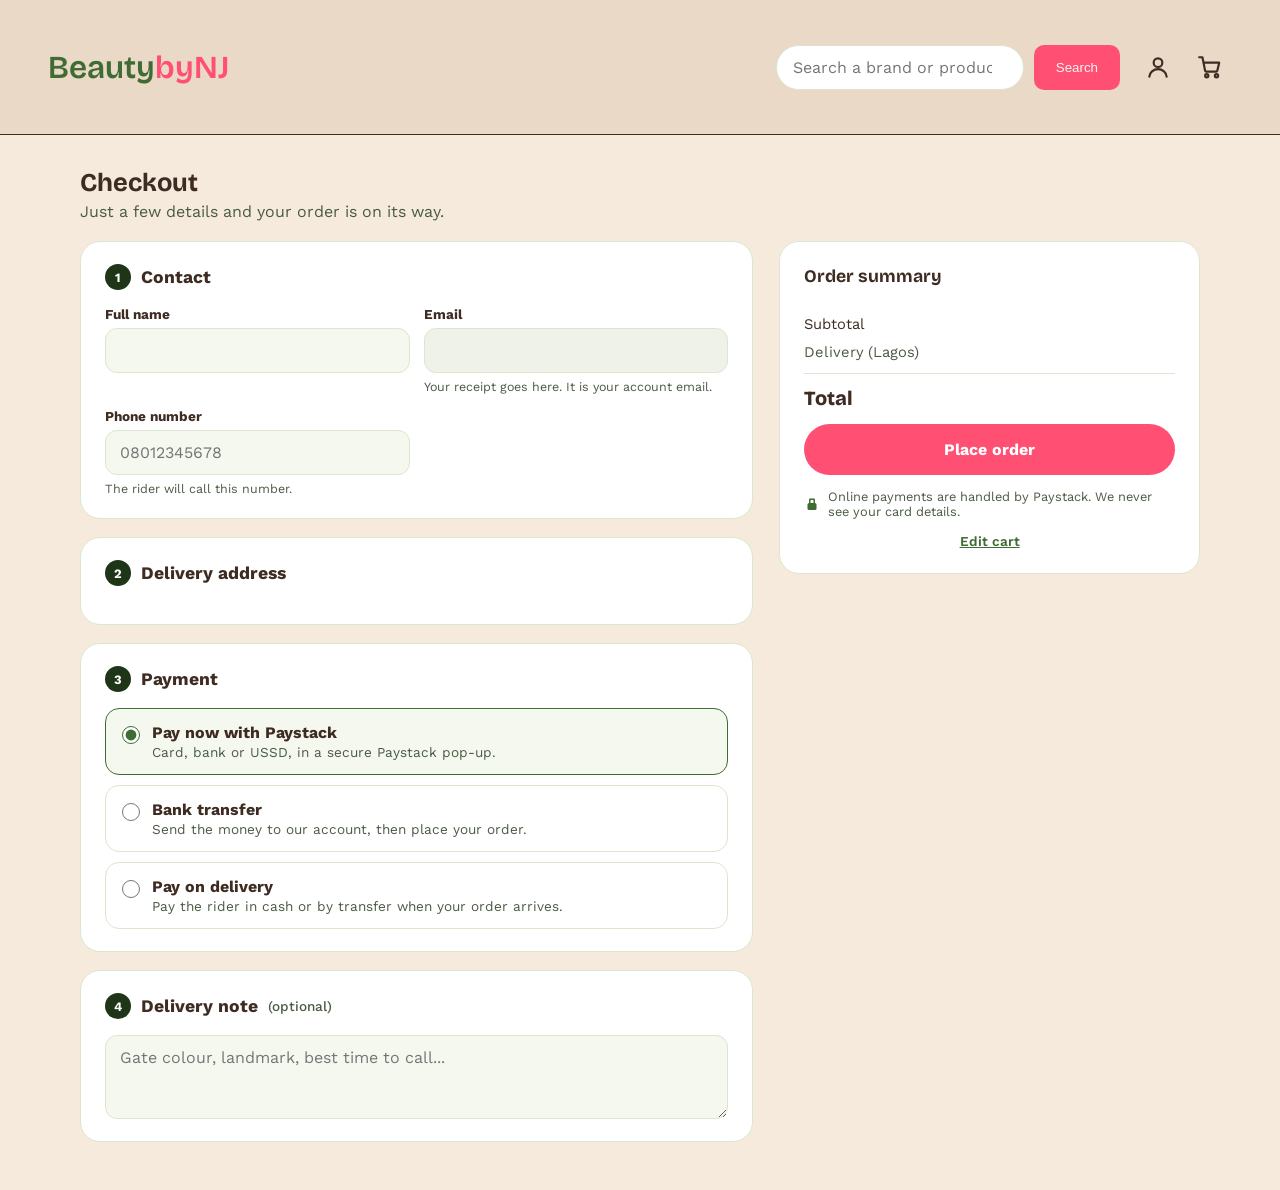
==== checkout.html @ f8f55cf8 "first commit" ====
<!DOCTYPE html>
<html lang="en">
<head>
    <meta charset="UTF-8">
    <meta name="viewport" content="width=device-width, initial-scale=1.0">
    <title>Checkout | Beauty by NJ</title>
    <link rel="stylesheet" href="./style.css">
</head>
<body>
    <nav>
        <div class="navSec genLayout">
            <div class="logo" style="width: 40%;">
                <a href="index.html"><span style="color: #3F6B34;">Beauty</span><span style="color: #FF4F73;">byNJ</span></a>
            </div>

            <label for="toggle" class="hamburger">&#9776;</label>
            <input type="checkbox" id="toggle" />

            <div class="innerNav">
                <form class="shopSearch" action="shop.html" role="search">
                    <label for="shopQ" class="sr-only">Search products</label>
                    <input type="search" id="shopQ" name="q" placeholder="Search a brand or product" autocomplete="off">
                    <button type="submit" class="btn-primary">Search</button>
                </form>
                <div class="navIcons">
                    <a href="profile.html" class="profileLink" aria-label="My account">
                        <svg width="26" height="26" viewBox="0 0 24 24" fill="none" stroke="currentColor" stroke-width="2" stroke-linecap="round" stroke-linejoin="round" aria-hidden="true"><circle cx="12" cy="8" r="4"/><path d="M4 21c0-4 4-7 8-7s8 3 8 7"/></svg>
                    </a>
                    <a href="cart.html" class="cartLink" aria-label="Cart">
                        <svg width="26" height="26" viewBox="0 0 24 24" fill="none" stroke="currentColor" stroke-width="2" stroke-linecap="round" stroke-linejoin="round" aria-hidden="true"><circle cx="9" cy="20" r="1.5"/><circle cx="18" cy="20" r="1.5"/><path d="M2 3h3l2.5 12.5a1 1 0 0 0 1 .8h9.2a1 1 0 0 0 1-.8L20.5 8H6"/></svg>
                    </a>
                </div>
            </div>
        </div>
    </nav>
</body>
<main class="cartSec genLayout coMain">
        <h1>Checkout</h1>
        <p class="coIntro">Just a few details and your order is on its way.</p>

        <div class="checkoutWrapper">

            <!-- ============ LEFT: the form ============ -->
            <form class="coForm" id="checkoutForm" novalidate>

                <!-- 1. contact -->
                <section class="coCard" aria-labelledby="coContactTitle">
                    <h2 id="coContactTitle"><span class="coStep">1</span> Contact</h2>
                    <div class="coGrid">
                        <div class="coField">
                            <label for="coName">Full name</label>
                            <input type="text" id="coName" autocomplete="name" required>
                        </div>
                        <div class="coField">
                            <label for="coEmail">Email</label>
                            <input type="email" id="coEmail" autocomplete="email" readonly aria-describedby="coEmailHint">
                            <small id="coEmailHint">Your receipt goes here. It is your account email.</small>
                        </div>
                        <div class="coField">
                            <label for="coPhone">Phone number</label>
                            <input type="tel" id="coPhone" autocomplete="tel" inputmode="tel" placeholder="08012345678" required>
                            <small>The rider will call this number.</small>
                        </div>
                    </div>
                </section>

                <!-- 2. delivery address -->
                <section class="coCard" aria-labelledby="coAddrTitle">
                    <h2 id="coAddrTitle"><span class="coStep">2</span> Delivery address</h2>

                    <div id="coAddrList" class="coAddrList" role="radiogroup" aria-labelledby="coAddrTitle"></div>

                    <button type="button" class="coLinkBtn" id="coAddNew" hidden>+ Use a different address</button>

                    <div class="coNewAddr" id="coNewAddr" hidden>
                        <div class="coGrid">
                            <div class="coField">
                                <label for="coLabel">Label</label>
                                <select id="coLabel">
                                    <option value="Home">Home</option>
                                    <option value="Work">Work</option>
                                    <option value="Other">Other</option>
                                </select>
                            </div>
                            <div class="coField coWide">
                                <label for="coStreet">Street address</label>
                                <input type="text" id="coStreet" autocomplete="street-address" placeholder="12 Admiralty Way, Lekki Phase 1">
                            </div>
                            <div class="coField">
                                <label for="coCity">City / area</label>
                                <input type="text" id="coCity" autocomplete="address-level2" placeholder="Lekki">
                            </div>
                            <div class="coField">
                                <label for="coState">State</label>
                                <select id="coState" autocomplete="address-level1"></select>
                            </div>
                        </div>
                        <label class="coCheck">
                            <input type="checkbox" id="coSaveAddr" checked>
                            <span>Save this address to my account</span>
                        </label>
                        <button type="button" class="coLinkBtn" id="coCancelNew" hidden>Cancel</button>
                    </div>

                    <p class="coNotice" id="coZoneNotice" role="alert" hidden></p>
                </section>

                <!-- 3. payment -->
                <section class="coCard" aria-labelledby="coPayTitle">
                    <h2 id="coPayTitle"><span class="coStep">3</span> Payment</h2>

                    <div class="coPayList" role="radiogroup" aria-labelledby="coPayTitle">

                        <label class="coPay">
                            <input type="radio" name="pay" value="paystack" checked>
                            <span class="coPayBody">
                                <span class="coPayName">Pay now with Paystack</span>
                                <span class="coPayDesc">Card, bank or USSD, in a secure Paystack pop-up.</span>
                            </span>
                        </label>
                        <p class="coPayNote" id="payNotePaystack" hidden></p>

                        <label class="coPay">
                            <input type="radio" name="pay" value="transfer">
                            <span class="coPayBody">
                                <span class="coPayName">Bank transfer</span>
                                <span class="coPayDesc">Send the money to our account, then place your order.</span>
                            </span>
                        </label>
                        <div class="coPayNote coTransfer" id="payNoteTransfer" hidden>
                            <dl>
                                <div><dt>Bank</dt><dd id="trBank"></dd></div>
                                <div><dt>Account name</dt><dd id="trName"></dd></div>
                                <div><dt>Account number</dt><dd id="trNumber"></dd></div>
                                <div><dt>Amount</dt><dd id="trAmount"></dd></div>
                                <div><dt>Narration</dt><dd id="trRef"></dd></div>
                            </dl>
                            <p>Put the narration exactly as shown so we can match your payment. We start packing once the transfer is confirmed.</p>
                        </div>

                        <label class="coPay">
                            <input type="radio" name="pay" value="cod">
                            <span class="coPayBody">
                                <span class="coPayName">Pay on delivery</span>
                                <span class="coPayDesc">Pay the rider in cash or by transfer when your order arrives.</span>
                            </span>
                        </label>
                        <p class="coPayNote" id="payNoteCod" hidden>Please keep the exact amount ready. Riders may not always have change.</p>
                    </div>
                </section>

                <!-- 4. note -->
                <section class="coCard" aria-labelledby="coNoteTitle">
                    <h2 id="coNoteTitle"><span class="coStep">4</span> Delivery note <span class="coOpt">(optional)</span></h2>
                    <div class="coField">
                        <label for="coNote" class="sr-only">Delivery note</label>
                        <textarea id="coNote" rows="3" maxlength="300" placeholder="Gate colour, landmark, best time to call..."></textarea>
                    </div>
                </section>

                <p class="formError" id="coError" role="alert" hidden></p>
            </form>

            <!-- ============ RIGHT: order summary ============ -->
            <aside class="orderSum coSummary" id="coSummary" aria-labelledby="coSumTitle">
                <h2 id="coSumTitle">Order summary</h2>

                <ul class="coItems" id="coItems"></ul>

                <div class="discountCard" id="coPromoLine" hidden>
                    <p><span id="coPromoText"></span></p>
                </div>

                <div class="priceDisplay">
                    <div class="subTotal"><span>Subtotal</span><span id="coSubtotal"></span></div>
                    <div class="discount" id="coDiscountRow" hidden><span>Discount</span><span id="coDiscount"></span></div>
                    <div class="delivery"><span>Delivery (Lagos)</span><span id="coDelivery"></span></div>
                    <div class="grandTotal"><span>Total</span><span id="coTotal"></span></div>
                </div>

                <button type="submit" class="checkoutBtn" id="coPlace" form="checkoutForm">Place order</button>

                <p class="trustLine">
                    <svg viewBox="0 0 64 64" fill="currentColor" aria-hidden="true"><rect x="14" y="28" width="36" height="28" rx="6"></rect><rect x="20" y="10" width="24" height="6" rx="3"></rect><rect x="20" y="14" width="6" height="16" rx="3"></rect><rect x="38" y="14" width="6" height="16" rx="3"></rect></svg>
                    Online payments are handled by Paystack. We never see your card details.
                </p>
                <a href="cart.html" class="coEdit">Edit cart</a>
            </aside>
        </div>
    </main>

    <div class="toast" id="toast" role="status" aria-live="polite"></div>

    <script src="./njauth.js"></script>
    <script src="./config.js"></script>
    <script src="./njcart.js"></script>
    <script src="./njorders.js"></script>
    <script src="./navuser.js"></script>
    <script src="./checkout.js"></script>
</body>
</html>
---- style.css ----
@import url('https://fonts.googleapis.com/css2?family=Bricolage+Grotesque:opsz,wght@12..96,200..800&family=Work+Sans:ital,wght@0,100..900;1,100..900&display=swap');

* {
    margin: 0;
    padding: 0;
    box-sizing: border-box;
}

.genLayout {
    padding: 1rem 5rem 3rem;
    background-color: #f5eadc;
    color: #3e2c23;
    width: 100%;
    font-family: "Work Sans", sans-serif;
  font-optical-sizing: auto;
  font-weight: weight;
  font-style: normal;

}

.navSec {
    display: flex;
    flex-direction: row;
    justify-content: space-between;
    align-items: center;
    position: fixed;
    z-index: 100;
    background-color: #ead9c7;
    height: 15vh;
    padding-left: 3rem;
    padding-right: 3rem;
    width: 100%;
    border-bottom: 1px solid #3e2c23;
    padding-bottom: 1rem;

}

#toggle, .hamburger {
    display: none;
}

.navBar {
    display: flex;
    flex-direction: row;
    justify-content: space-between;
    gap: .5rem;
    font-family: "Work Sans", sans-serif;
  font-optical-sizing: auto;
  font-weight: weight;
  font-style: normal;
}

.navBar > a:hover {
    cursor: pointer;
    background-color: transparent;
    color: #3e2c23;
    padding: 1rem .5rem;
}

.categories > button:hover {
    cursor: pointer;
    background-color: transparent;
    color: #3e2c23;
    padding: 1rem .5rem;
}

.carousel {
    padding-top: 6.2rem;
    height: 120vh;
    margin: auto;
    position: relative;
    background-color: #f5e6d3;
}

.slide > img {
    width: 100%;
    height: 100vh;
    object-fit: cover;
}

.categoryMenu {
    display: none;
    
}

.categoryMenu.open {
    display: grid;
    grid-template-columns: 1fr 2fr;
    gap: 2rem;
    position: absolute;
    background-color: #ead9c7;
    padding: 1rem;
}

.categoryMenu > a {
    font-size: 1rem;
    text-decoration: none;
    text-transform: capitalize;
    color: #3e2c23;
}

.categoryMenu > a:hover {
    cursor: pointer;
    background-color: #3a722c86;
    opacity: 8;
    border: none;
    border-radius: 10px;
    padding: .5rem .2rem;
}

.logo > a {
    font-size: 2rem;
    text-decoration: none;
    font-weight: 600;
    font-family: "Bricolage Grotesque", sans-serif;
  font-optical-sizing: auto;
  font-style: normal;
  font-variation-settings:
    "wdth" 100;
}

.navBar > a {
    text-decoration: none;
    text-transform: capitalize;
    color: #3e2c23;
    font-size: 1.3rem;
    font-weight: 400;
}

.categoryToggle {
    background-color: transparent;
    border: none;
    color: #3e2c23;
    font-size: 1.3rem;
}

.innerNav > input {
    padding: .8rem 2rem;
    width: 300px;
    border: none;
    outline: none;
    border-radius: 1rem;
}

#cartCount {
    position: absolute;
    background-color: #FF4F73;
    color: #f5f5f5;
    border-radius: 100%;
    width: 20px;
    height: 20px;
    margin-left: 2rem;
    margin-top: .1rem;
    padding: .25rem .45rem;
    font-size: .7rem;
}

.cartLink {
    margin-top: -3rem;
    margin-left: -1rem;
}

.innerNav > button  {
    position: absolute;
    background-color: #FF4F73;
    color: #f5f5f5;
    border: none;
    border-radius: 1rem;
    margin-left: 13.6rem;
    margin-top: .05rem;
    padding: .5rem 1rem;
    text-transform: capitalize;
}

.innerNav > button:hover {
    cursor: pointer;
    background-color: #c24860;
}

.innerNav {
    display: flex;
    flex-direction: row;
    justify-content: space-between;
    align-items: center;
    gap: 1rem;
}

.prev {
    position: absolute;
    font-size: 4.5rem;
    margin-top: -24rem;
    margin-left: 7rem;
    background-color: #f5e6d3a2;
    color: #3e2c2396;
    opacity: 10;
    border: 1px solid #3e2c2396;
    border-radius: 10px;
}

.next {
    position: absolute;
    font-size: 4.5rem;
    margin-top: -24rem;
    margin-left: 82rem;
    background-color: #f5e6d3a2;
    color: #3e2c2396;
    opacity: 10;
    border: 1px solid #3e2c2396;
    border-radius: 10px;
}

#bestsellers{
    grid-template-columns:repeat(4,minmax(0,1fr));
}
@media (max-width:900px){
    #bestsellers{
        grid-template-columns:repeat(2,minmax(0,1fr));
    }
}

.bestSeller > h1 {
    text-transform: capitalize;
    font-size: 3rem;
    padding-block: 2rem;
    font-family: "Bricolage Grotesque", sans-serif;
  font-optical-sizing: auto;
  font-style: normal;
  font-variation-settings:
    "wdth" 100;
}

.marquee {
  overflow: hidden;  
  background: #1E3518;
  color: white;
  height: 15vh;
  display: flex;
  align-items: center; 
  font-size: 1.2rem;    
}

.marqueeTrack {
  display: flex;
  margin-right: 56px;
  width: max-content;     
  animation: scroll 26s linear infinite;
}

@keyframes scroll {
  from { transform: translateX(0); }
  to   { transform: translateX(-50%); }
}

.shopWrapper {
    display: grid;
    grid-template-columns: repeat(3, 1fr);
    gap: 2rem;
}

.shopCard > img {
    inset: 0;
    width: 100%;
    height: 100%;
    object-fit: cover;
    overflow: hidden;
    border-radius: 1rem;
}

.shopCard > h2 {
    position: absolute;
    text-transform: capitalize;
    font-size: 2rem;
     font-family: "Bricolage Grotesque", sans-serif;
  font-optical-sizing: auto;
  font-style: normal;
  font-variation-settings:
    "wdth" 100;
    z-index: 1;
    color: black;
}

.shopCard > button {
    position: absolute;
    margin-top: 5rem;
    padding: .6rem 1.5rem;
    background-color: #FF4F73;
    color: #f5f5f5;
    border-radius: 10px;
    border: none;
}

.shopCard > button:hover {
    cursor: pointer;
    background-color: #c24860;
}

.shopCard {
    display: flex;
    flex-direction: column;
    align-items: center;
    justify-content: center;
    border: 1px solid #b9a187;
    border-radius: 1rem;
    height: 40vh;
}

.shopBy > h1 {
    text-transform: capitalize;
    font-size: 3rem;
    padding-block: 2rem;
    font-family: "Bricolage Grotesque", sans-serif;
  font-optical-sizing: auto;
  font-style: normal;
  font-variation-settings:
    "wdth" 100;
}

#contactUs{
    padding-bottom: 1rem;
    background-color: #1E3518;
    color: white;
}

.footerSec {
    padding: 5rem;
    display: flex;
    flex-direction: row;
    justify-content: space-between;
    font-family: "Work Sans", sans-serif;
  font-optical-sizing: auto;
  font-weight: weight;
  font-style: normal;
}

.footerCard > h3 {
    font-size: 1.2rem;
    text-transform: capitalize;
     font-family: "Bricolage Grotesque", sans-serif;
  font-optical-sizing: auto;
  font-style: normal;
  font-variation-settings:
    "wdth" 100;
}

.logo > p {
    width: 60%;
    padding-block: 2rem;
    font-size: 1.2rem;
}

.footerCard {
    margin-left: -10rem;
}

.shopSec {
    display: grid;
    grid-template-columns: repeat(2, 1fr);
    gap: 2rem;
    height: 10vh;
    border: none;
    padding-top: 1rem;
    width: 70px;
}

.shopSec > a {
    text-decoration: none;
    text-transform: capitalize;
    color: #f5f5f5;
}

.contactCard {
    display: flex;
    flex-direction: column;
    gap: 1.5rem;
    width: 75px;
}

.contactCard > h3 {
    font-size: 1.2rem;
    text-transform: capitalize;
     font-family: "Bricolage Grotesque", sans-serif;
  font-optical-sizing: auto;
  font-style: normal;
  font-variation-settings:
    "wdth" 100;
}

.contactCard > a {
    color: #f5f5f5;
    text-decoration: none;
    text-transform: capitalize;
}

.socials > h3 {
    font-size: 1.2rem;
    text-transform: capitalize;
     font-family: "Bricolage Grotesque", sans-serif;
  font-optical-sizing: auto;
  font-style: normal;
  font-variation-settings:
    "wdth" 100;
}

.rightsSec {
    border-top: 1px solid #f5f5f5;
    padding-block: 1rem;
    margin-top: 2rem;
    display: flex;
    flex-direction: row;
    justify-content: space-between;
    background-color: #1E3518;
    color: #f5f5f5;
}

.banner {
    padding-top: 3rem;
}

.bannerCard {
    width: 90%;
    height: 40vh;
    border-radius: 2rem;
    margin: auto;
    display: flex;
    flex-direction: column;
    justify-content: center;
    align-items: center;
    gap: 2rem;
}

.bannerCard > button {
    position: absolute;
    padding: .6rem 1.5rem;
    background-color: #FF4F73;
    border-radius: 10px;
    border: none;
    margin-top: 5rem;
}

.bannerCard > h3 {
    text-transform: capitalize;
    font-size: 2rem;
    position: absolute;
    margin-top: -5rem;
     font-family: "Bricolage Grotesque", sans-serif;
  font-optical-sizing: auto;
  font-style: normal;
  font-variation-settings:
    "wdth" 100;
}

.bannerCard > p {
    position: absolute;
    font-size: 1.2rem;
    text-transform: capitalize;
    font-weight: 800;
}

.bannerCard > button:hover {
    cursor: pointer;
    background-color: #c24860;
}

.bannerCard > img {
    width: 100%;
    height: 100%;
    object-fit: cover;
    border-radius: 2rem;
}

/*styling for sign up page*/
.bgImage {
    position: fixed;
    inset: 0;
    width: 100%;
    height: 100%;
    object-fit: cover;
    z-index: -1;
}

.label {
    position: absolute;
    color: #3e2c23;
    margin-left: 10rem;
    margin-top: 7rem;
}

.label > h1 {
    font-size: 4rem;
    padding-bottom: 2rem;
     font-family: "Bricolage Grotesque", sans-serif;
  font-optical-sizing: auto;
  font-style: normal;
  font-variation-settings:
    "wdth" 100;
}

.label > p {
    font-size: 2rem;
    text-transform: capitalize;
}

.signInCard {
    background-color: #1e35185b;
    opacity: 8;
    position: relative;
    width: 500px;
    padding: 3rem;
    margin-top: 10rem;
    margin-left: 50rem;
    color: #f5f5f5;
    z-index: 3;
    border-radius: 1rem;
}

#signinForm {
    display: flex;
    flex-direction: column;
    gap: .4rem;
}

#signinForm > input {
    padding: 10px;
    outline: none;
    border-radius: 10px;
    border: none;
}

.pw-wrap > input {
    padding: 10px;
    outline: none;
    border-radius: 10px;
    border: none;
    width: 100%;
}

.pw-toggle {
    position: absolute;
    margin-left: -3rem;
    margin-top: .3rem;
    background-color: transparent;
    border: none;
}

#signinForm > button {
    padding: .6rem 1.5rem;
    background-color: #FF4F73;
    border-radius: 10px;
    border: none;
    color: #f5f5f5;
    width: 150px;
    margin: auto;
    margin-top: .8rem;
}

#signinForm > button:hover {
    cursor: pointer;
    background-color: #c24860;
}

.divider {
    padding-block: .4rem;
    display: flex;
    justify-content: center;
    font-size: 1.3rem;
}

#googleBtn {
    display: flex;
    justify-content: center;
}

.signInCard > p {
    padding-top: .8rem;
    display: flex;
    justify-content: center;
}

.openSignup {
    color: #1E3518;
    text-decoration: none;
}

/* styling for sign up pop up */
/* changed: padding moves from the dialog to the form */
.modal{
    padding:0;
}

.modal form{
    position:relative;
    padding:32px 28px;
}

/* google button + divider + errors */
#googleBtn{
    display:flex;
    justify-content:center;
}

.divider{
    display:flex;
    align-items:center;
    gap:12px;
    margin:16px 0;
    font-size:13px;
}

.divider::before,.divider::after{
    content:"";
    flex:1;
    height:1px;
    background:#DCE6CE;
}

.form-error{
    color:#9C2B2B;
    font-size:13px;
    margin:12px 0 0;
}

/* show/hide password (same as before, keep it last so it wins) */
.pw-wrap{
    position:relative;
}

.pw-wrap input{
    padding-right:46px;
}

.pw-toggle{
  position:absolute;
  top:50%;
  right:8px;
  transform:translateY(-50%);
  width:34px;
  height:34px;
  display:grid;
  place-items:center;
  border:none;
  background:none;
  border-radius:8px;
  color:#4B5A44;
  cursor:pointer;
}

.pw-toggle:hover{
    color:#1E3518;
    background:#E3EEDA;
}

.pw-toggle:focus-visible{
    outline:2px solid #3F6B34;
    outline-offset:2px;
}
.pw-toggle .eye-off{
    display:none;
}

.pw-toggle[aria-pressed="true"] .eye-on{
    display:none;
}

.pw-toggle[aria-pressed="true"] .eye-off{
    display:block;
}

.modal {
    background-color: #1e3518;
    position: relative;
    width: 500px;
    padding: 3rem;
    margin-top: 4rem;
    margin-left: 50rem;
    color: #f5f5f5;
    z-index: 3;
    border-radius: 1rem;
    border: none;
}

.modal-close {
    background-color: #ff4f73;
    color: #f5f5f5;
    border: none;
    width: 20px;
    height: 20px;
}

.modal-close:hover {
    cursor: pointer;
    background-color: #c24860;
}

#signupForm > h2 {
    text-transform: capitalize;
    padding-block: 1.2rem .1rem;
}

.modal-sub {
    padding-bottom: 1rem;
}

#signupForm {
    display: flex;
    flex-direction: column;
    gap: .4rem;
}

#signupForm > input {
    padding: 10px;
    outline: none;
    border-radius: 10px;
    border: none;
}

.btn-primary {
    padding: .6rem 1.5rem;
    background-color: #FF4F73;
    border-radius: 10px;
    border: none;
    color: #f5f5f5;
    width: 150px;
    margin: auto;
    margin-top: .8rem;
}

.btn-primary:hover {
    cursor: pointer;
    background-color: #c24860;
}
/* styling for customer profile page */

.profileWrapper {
    padding-top: 8rem;
}

.profileCard {
    display: flex;
    flex-direction: row;
    justify-content: space-between;
    align-items: center;
    border-radius: 2rem;
    background-color: #f5f5f5;
    height: 30vh;
    padding: 2rem;
}

.profilePic{
    display:grid;
    place-items:center;
    overflow:hidden;
    background:#3F6B34;
    color:#fff;
    font-weight:700;
    height:150px;
    width:150px;
    border-radius: 100%;
}

.profilePic > img{
    width:100%;
    height:100%;
    object-fit:cover;
    display:block;
}

.customerName h1,.customerEmail p,.customerPhone p{
    overflow-wrap:anywhere;
     font-family: "Bricolage Grotesque", sans-serif;
  font-optical-sizing: auto;
  font-style: normal;
  font-variation-settings:
    "wdth" 100;
}

.emptyState{
    display:grid;
    justify-items:center;
    gap:14px;
    text-align:center;
    padding:20px 8px;
    color:#4B5A44;
}

.emptyBtn{
    border:2px solid #3F6B34;
    color:#1E3518;
    text-decoration:none;
    border-radius:10px;
    padding:11px 20px;
    font-weight:600;
}

.addAddress{
    font:inherit;
    color:inherit;
    cursor:pointer;}

.profileDetails {
    width: 75%;
}

.customerCard {
    display: flex;
    flex-direction: row;
    justify-content: space-between;
    gap: 8px;
    padding-block: 10px;
}

.dateJoined {
    width: 80%;
    display: flex;
    flex-direction: row;
    gap: 8px;
    text-transform: capitalize;
}

.profileBtn > button {
    padding: 1rem 1.5rem;
    background-color: #FF4F73;
    color: white;
    border-radius: 20px;
    border: none;
    
}

.profileBtn > button:hover {
    cursor: pointer;
    background-color: #c24860;
}

.profile-info h1,.profile-info p{
    overflow-wrap:anywhere;
}

.avatar{
    overflow:hidden;
}

.avatar img{
    width:100%;
    height:100%;
    object-fit:cover;
    display:block;
}

.details-grid{
    display:grid;
    grid-template-columns:repeat(2,1fr);
    gap:18px 24px;
    margin:0;
}

.details-grid dt{
    font-size:.74rem;
    font-weight:700;
    text-transform:uppercase;
    letter-spacing:.06em;
    color:var(--ink-soft);
    margin-bottom:4px;
}

.details-grid dd{
    margin:0;
    font-weight:600;
    overflow-wrap:anywhere;
}

.empty{
    display:grid;
    justify-items:center;
    gap:14px;
    text-align:center;
    padding:20px 8px;
}

.empty .edit-btn{
    display:inline-block;
}

@media (max-width:520px){
  .details-grid{grid-template-columns:1fr;}
  .profile-header .edit-btn{width:100%;}
}

.modalSec{
    background-color:#1e3518e3;
    position:absolute;
    width:700px;
    padding:3rem;
    margin-top:6rem;
    margin-left:50rem;
    color:#f5f5f5;
    z-index:3;
    border-radius:1rem;
    border:none;
}

.modalSec > form {
    display:flex;
    flex-direction:column;
    gap:1rem;
}

.modalSec > form > input {
    padding:10px;
    outline:none;
    border-radius:10px;
    border:none;
}

.fullName {
    font-size: 1.2rem;
    font-weight: 600;
}

.btn-secondary {
    padding: .6rem 1.5rem;
    background-color: transparent;
    border: 1px solid #f5f5f5;
    border-radius: 10px;
    color: #f5f5f5;
    margin: auto;
    margin-top: .8rem;
}

.btn-secondary:hover {
    cursor: pointer;
    background-color: rgb(124, 123, 123);
}
.photo-row{
    display:flex;
    align-items:center;
    gap:16px;
    margin-bottom:6px;
}

.photo-preview{
    width:72px;
    height:72px;
    flex-shrink:0;
    border-radius:50%;
    overflow:hidden;
    display:grid;
    place-items:center;
    background:#3F6B34;
    color:#fff;
    font-weight:700;
    font-size:1.4rem;
}

.photo-preview > img{
    width:100%;
    height:100%;
    object-fit:cover;
    display:block;
}

.photo-actions{
    display:flex;
    flex-wrap:wrap;
    align-items:center;
    gap:8px 12px;
}

.photo-actions .field-note{
    flex-basis:100%;
    margin:0;
}

.modalSec .photo-input{
    position:absolute;
    width:1px;
    height:1px;
    padding:0;
    border:0;
    overflow:hidden;
    clip:rect(0,0,0,0);
    white-space:nowrap;
}

.modalSec .photo-btn{
    display:inline-block;
    margin:0;
    padding:10px 18px;
    font-size:14px;
    font-weight:700;
    cursor:pointer;
}

.photo-input:focus-visible + .photo-btn{
    outline:3px solid #FF4F73;
    outline-offset:2px;
}

.link-btn{
    background:none;
    border:none;
    padding:6px;
    color:#9C2B2B;
    font:inherit;
    font-weight:600;
    text-decoration:underline;
    cursor:pointer;
}

.link-btn[hidden]{
    display:none;
}

/* makes the hidden attribute always win, even over display:grid/flex */
[hidden]{display:none !important;}

/* ---- addresses ---- */
.modal select{
    width:100%;
    padding:12px 14px;
    border:1.5px solid #DCE6CE;
    border-radius:12px;
    font:inherit;
    background:#F4F8EF;
    box-sizing:border-box;
}

.modal select:focus{
    outline:none;
    border-color:#3F6B34;
    background:#fff;
}

.modal select.invalid{
    border-color:#DA3357;
}

.modal .check-row{
    display:flex;
    align-items:center;
    gap:10px;
    margin:18px 0 0;
    font-size:14px;
    font-weight:600;
    cursor:pointer;
}

.modal .check-row input{
    width:18px;
    height:18px;
    padding:0;
    margin:0;
    accent-color:#3F6B34;
    flex-shrink:0;
}

.modal .check-row input:disabled{
    cursor:not-allowed;
}

#addressList{
    display:grid;
    gap:14px;
    grid-template-columns:repeat(auto-fit,minmax(240px,1fr));margin:14px 0;
}

.addressCard{
    background:#E3EEDA;
    border-radius:16px;
    padding:18px;
    display:flex;
    flex-direction:column;
    gap:4px;
    min-width:0;
}

.addressCard p{
    margin:0;
    overflow-wrap:anywhere;
}

.addressTag{
    font-size:12px;
    font-weight:800;
    letter-spacing:.06em;
    text-transform:uppercase;
    color:#3F6B34;
}

.addressStreet{
    font-weight:600;
    margin-top:4px !important;
}

.addressPlace,.addressPhone{
    color:#4B5A44;
    font-size:14px;
}

.addressActions{
    display:flex;
    flex-wrap:wrap;
    align-items:center;
    gap:6px 14px;
    margin-top:12px;
    padding-top:12px;
    border-top:1px solid #C9D9BB;
}

.addressActions button{
    background:none;
    border:none;
    padding:6px 0;
    font:inherit;
    font-size:14px;
    font-weight:600;
    color:#1E3518;
    text-decoration:underline;
    cursor:pointer;
}

.addressActions .link-btn{
    color:#9C2B2B;
    margin-left:auto;
}

#addressForm{
    display:flex;
    flex-direction:column;
    gap:12px;
}

#addressForm input,#addressForm select{
    width:100%;
    padding:12px 14px;
    border:1.5px solid #DCE6CE;
    border-radius:12px;
    font:inherit;
    background:#F4F8EF;
    box-sizing:border-box;
    outline:none;
}

#addressForm > label {
    font-size: 1.2rem;
}

#addressModal {
    position: absolute;
    width: 700px;
    padding: 3rem;
    margin-top: 3rem;
    margin-left: 50rem;
    color: #f5f5f5;
    background-color: #1e3518ce;
    z-index: 3;
    border-radius: 1rem;
    border: none;
}

/* checkbox row: the longer selectors win over any general input / label rules */
.modal label.check-row{
    display:flex;
    align-items:center;
    gap:10px;
    margin:18px 0 0;
    font-size:14px;
    font-weight:600;
    cursor:pointer;
}

.modal label.check-row input[type="checkbox"]{
    width:18px;
    height:18px;
    min-width:18px;
    flex:0 0 18px;
    padding:0;
    margin:0;
    accent-color:#3F6B34;
    cursor:pointer;
}

.modal label.check-row input[type="checkbox"]:disabled{
    cursor:not-allowed;
}

.modal label.check-row span{
    flex:1;min-width:0;
}

.mainSec {
    display: flex;
    flex-direction: row;
    justify-content: space-between;
    gap: 2rem;
    margin-top: -1.5rem;
}

.secOne {
    background-color: white;
    position: sticky;
    top: 8rem;
    border-radius: 1rem;
    padding: 1rem 2rem;
    display: flex;
    flex-direction: column;
    gap: 1rem;
    width: 24%;
    height: 63vh;
}

.stickyCard {
    padding: 1rem 2rem;
    display: flex;
    flex-direction: row;
    gap: 1rem;
}

.secOne > :first-child {
    background-color:  #3a722c86;
    opacity: 8;
    border: none;
    border-radius: 10px;
}

.secOne > :nth-child(6) {
    border-bottom: 1px solid #1E3518;
}

.stickyCard:hover {
    cursor: pointer;
    background-color:  #3a722c86;
    opacity: 8;
    border: none;
    border-radius: 10px;
}

.stickyCard > svg {
    width: 20px;
    height: 20px;
    color: #3e2c23;
}

.stickyCard > h5 > a {
    text-transform: capitalize;
    text-decoration: none;
    color: #3e2c23;
    font-size: 1rem;
}

.logOut {
    padding: .5rem 2rem;
    display: flex;
    flex-direction: row;
    gap: 1rem;
    margin-top: -.8rem;
}

.logOut > svg {
    width: 20px;
    height: 20px;
    color: #ff4f73;
}

.logOut:hover {
    cursor: pointer;
    background-color: #3a722c86;
    opacity: 8;
    border: none;
    border-radius: 10px;
}

.logOut > h5 > a {
    text-transform: capitalize;
    text-decoration: none;
    color: #FF4F73;
    font-size: 1rem;
}

.secTwo {
    width: 74%;
}

.breakdownWrapper {
    display: flex;
    flex-direction: row;
    justify-content: space-between;
    gap: 2rem;
}

.breakdownCard {
    background-color: #f5f5f5;
    border-radius: 1rem;
    padding: 1rem;
    width: 100%;
    height: 15vh;
    display: flex;
    flex-direction: column;
    justify-content: center;
    gap: 10px;
    text-transform: capitalize;
    font-weight: 600;
}

.recentOrder {
    background-color: #f5f5f5;
    border-radius: 1rem;
    margin-top: 2rem;
    padding: 1rem;
}

.recentOrder > h2 {
    padding-block: 1rem 2rem;
    text-transform: capitalize;
     font-family: "Bricolage Grotesque", sans-serif;
  font-optical-sizing: auto;
  font-style: normal;
  font-variation-settings:
    "wdth" 100;

}

.orderCard {
    border-top: 1px solid #1e351869;
    height: 8vh;
    display: flex;
    flex-direction: row;
    justify-content: center;
    background-color: transparent;
    margin-bottom: 10px;
}

.addressWrapper {
    background-color: white;
    border-radius: 1rem;
    padding: 1rem;
    margin-top: 2rem;
}

.addressWrapper > h2 {
    padding-block: 1rem 2rem;
    text-transform: capitalize;
     font-family: "Bricolage Grotesque", sans-serif;
  font-optical-sizing: auto;
  font-style: normal;
  font-variation-settings:
    "wdth" 100;
}

.addressSec {
    display: flex;
    flex-direction: row;
    justify-content: space-between;
    padding-bottom: 1rem;
}

.addressCard {
    background-color: #3a722c86;
    opacity: 8;
    padding: 1rem;
    border-radius: 1rem;
}

.homeDef {
    display: flex;
    flex-direction: row;
    justify-content: space-between;
    padding-bottom: 1rem;
}

.addAddress {
    border: 2px solid #1E3518;
    border-radius: 1rem;
    border-style: dashed;
    margin-top: 1rem;
    padding: 1rem;
    display: flex;
    justify-content: center;
}

.wishlistWrapper {
    background-color: #f5f5f5;
    border-radius: 1rem;
    margin-top: 2rem;
    padding: 1rem;
}

.wishlistSec {
    display: flex;
    flex-direction: row;
    justify-content: space-between;
    padding-bottom: 1rem;
}

.wishlistSec > h2 {
    padding-block: 1rem 2rem;
    text-transform: capitalize;
     font-family: "Bricolage Grotesque", sans-serif;
  font-optical-sizing: auto;
  font-style: normal;
  font-variation-settings:
    "wdth" 100;
}

.wishList {
    display: flex;
    flex-direction: row;
    justify-content: space-between;
    gap: 2rem;
}

.wishlistCard {
    border: 1px solid #1E3518;
    border-radius: 1rem;
    width: 100%;
    height: 60vh;
    padding: 1rem;
}

/* styling for cart page */
.profileLink{
    display:inline-grid;
    place-items:center;
    width:40px;
    height:40px;
    border-radius:50%;
    color:#1E3518;
    text-decoration:none;
}

.profileLink:hover{
    background:#E3EEDA;
}

.navAvatar{
    width:100%;
    height:100%;
    border-radius:50%;
    overflow:hidden;
    display:grid;
    place-items:center;
    background:#3F6B34;
    color:#fff;
    font-weight:700;
    font-size:.9rem;
    line-height:1;
}

.navAvatar img{
    width:100%;
    height:100%;
    object-fit:cover;
    display:block;
}

.profileLink.hasUser:hover{
    background:none;
    box-shadow:0 0 0 3px #E3EEDA;
}

.cartSec{
    padding-top:8rem;
}

.cartSec h1{
    margin:0 0 4px;
    font-size:1.6rem;
     font-family: "Bricolage Grotesque", sans-serif;
  font-optical-sizing: auto;
  font-style: normal;
  font-variation-settings:
    "wdth" 100;
}

.cartSec h2{
    font-size:1.1rem;
    margin:0;
}

.cartWrapper{
    display:grid;
    grid-template-columns:1.6fr 1fr;
    gap:26px;
    align-items:start;
    margin-top:20px;
}

.cartCard{
    background:#fff;
    border:1px solid #DCE6CE;
    border-radius:20px;
    padding:6px 24px;
    min-width:0;
}

.cartEmpty{
    display:grid;
    justify-items:center;
    gap:14px;
    text-align:center;
    padding:40px 8px;
}

.emptyBtn{
    display:inline-block;
    padding:12px 24px;
    border-radius:999px;
    background:#FF4F73;
    color:#fff;
    font-weight:700;
    text-decoration:none;
}

.cartList{
    display:grid;
    grid-template-columns:64px minmax(0,1.4fr) auto auto auto auto;
    align-items:center;
    gap:16px;
    padding:18px 0;
    border-top:1px solid #DCE6CE;
}

.cartList:first-child{
    border-top:none;
}

.itemMedia{
    width:64px;
    height:64px;
    border-radius:14px;
    background:#fff;
    border:1px solid #DCE6CE;
    display:grid;
    place-items:center;
    overflow:hidden;
}

.itemMedia img{
    width:100%;
    height:100%;
    object-fit:contain;
    display:block;
}

.itemMedia.noImg,.routineMedia.noImg{
    background:#E3EEDA;
    border:none;
    color:#3F6B34;
    font-weight:800;
    font-size:1.4rem;
}

.itemName{
    font-weight:700;
    font-size:.95rem;
    overflow-wrap:anywhere;
}

.itemMeta{
    font-size:.8rem;
    color:#4B5A44;
    margin-top:2px;
    overflow-wrap:anywhere;
}

.itemUnit{
    font-size:.82rem;
    color:#4B5A44;
    white-space:nowrap;
}

.qtyStepper{
    display:flex;
    align-items:center;
    border:1px solid #DCE6CE;
    border-radius:999px;
    overflow:hidden;
}

.qtyStepper button{
    background:#E3EEDA;
    border:none;
    width:30px;
    height:30px;
    font:inherit;
    font-size:1rem;
    font-weight:700;
    color:#1E3518;
    cursor:pointer;
}

.qtyStepper button:hover:not(:disabled){
    background:#3F6B34;
    color:#fff;
}

.qtyStepper button:disabled{
    opacity:.4;
    cursor:not-allowed;
}

.qtyValue{
    width:34px;
    text-align:center;
    font-weight:700;
    font-variant-numeric:tabular-nums;
    font-size:.9rem;
}

.itemTotal{
    font-weight:700;
    font-variant-numeric:tabular-nums;
    white-space:nowrap;
}

.removeBtn{
    background:none;
    border:none;color:#4B5A44;
    padding:6px;
    border-radius:8px;
    cursor:pointer;
}

.removeBtn:hover{
    color:#DA3357;
    background:#FFE2E8;
}

.removeBtn svg{
    width:16px;
    height:16px;
    display:block;
}

.orderSum{
    position:sticky;
    top:8rem;
    background:#fff;
    border:1px solid #DCE6CE;
    border-radius:20px;
    padding:24px;
    display:flex;
    flex-direction:column;
    gap:14px;
    min-width:0;
}

.orderSum > h2 {
     font-family: "Bricolage Grotesque", sans-serif;
  font-optical-sizing: auto;
  font-style: normal;
  font-variation-settings:
    "wdth" 100;
}

.discountCard{
    display:flex;
    align-items:center;
    justify-content:space-between;
    gap:8px;
    background:#E3EEDA;
    border-radius:12px;
    padding:10px 14px;
    font-size:.82rem;
    font-weight:600;
    color:#1E3518;
}

.discountCard p{
    display:flex;
    align-items:center;
    gap:8px;
    margin:0;
}

.linkBtn{
    background:none;
    border:none;
    padding:4px;
    font:inherit;
    font-weight:600;
    font-size:.82rem;
    color:#9C2B2B;
    text-decoration:underline;
    cursor:pointer;
}

.promoForm{
    display:flex;
    gap:8px;
}

.promoForm input{
    flex:1;
    min-width:0;
    padding:10px 14px;
    border:1.5px solid #DCE6CE;
    border-radius:999px;
    font:inherit;
    background:#F4F8EF;
    text-transform:uppercase;
}

.promoForm input::placeholder{
    text-transform:none;
}

.promoForm input:focus{
    outline:none;
    border-color:#3F6B34;
    background:#fff;
}

.promoForm button{
    padding:10px 18px;
    border:1.5px solid #1E3518;
    border-radius:999px;
    background:transparent;
    color:#1E3518;
    font:inherit;
    font-weight:700;
    cursor:pointer;
}

.formError{
    color:#9C2B2B;
    font-size:13px;
    margin:-6px 0 0;
}

.priceDisplay{
    display:flex;
    flex-direction:column;
    gap:10px;
}

.grandTotal {
     font-family: "Bricolage Grotesque", sans-serif;
  font-optical-sizing: auto;
  font-style: normal;
  font-variation-settings:
    "wdth" 100;
}

.priceDisplay > div{
    display:flex;
    justify-content:space-between;
    gap:12px;
    font-size:.92rem;
    font-variant-numeric:tabular-nums;
}

.priceDisplay .discount{
    color:#1E3518;
    font-weight:600;
}

.priceDisplay .delivery{
    color:#4B5A44;
}

.deliveryNudge{
    margin:0;
    font-size:.8rem;
    color:#3F6B34;
    font-weight:600;
}

.priceDisplay .grandTotal{
    border-top:1px solid #DCE6CE;
    padding-top:12px;
    margin-top:2px;
    font-weight:800;
    font-size:1.25rem;
}

.checkoutBtn{
    background:#FF4F73;
    color:#fff;
    border:none;
    border-radius:999px;
    padding:16px;
    font:inherit;
    font-weight:700;
    font-size:1rem;
    width:100%;
    cursor:pointer;
}

.checkoutBtn:hover:not(:disabled){
    background:#DA3357;
}

.checkoutBtn:disabled{
    opacity:.5;
    cursor:not-allowed;
}

.trustLine{
    display:flex;
    align-items:center;
    gap:8px;
    margin:0;
    font-size:.8rem;
    color:#4B5A44;
}

.trustLine svg{
    width:16px;
    height:16px;
    color:#3F6B34;
    flex-shrink:0;
}

.routineList{
    margin-top:28px;
}

.routineList > h2{
    margin:0 0 4px;
    font-size:1.6rem;
     font-family: "Bricolage Grotesque", sans-serif;
  font-optical-sizing: auto;
  font-style: normal;
  font-variation-settings:
    "wdth" 100;
}

.routineWrapper{
    display:grid;
    grid-template-columns:repeat(3,minmax(0,1fr));
    gap:16px;
    margin-top:14px;
}

.routineCard{
    background:#fff;
    border:1px solid #DCE6CE;
    border-radius:18px;
    padding:16px;
    display:flex;
    flex-direction:column;
    gap:8px;
    min-width:0;
}

.routineMedia{
    aspect-ratio:1/1;
    border-radius:12px;
    background:#fff;
    display:grid;
    place-items:center;
    overflow:hidden;
}

.routineMedia img{
    width:100%;
    height:100%;
    object-fit:contain;
    display:block;
}

.routineCard h3{
    margin:0;
    font-size:.88rem;
    line-height:1.3;
    overflow-wrap:anywhere;
    display:-webkit-box;
    -webkit-line-clamp:2;
    -webkit-box-orient:vertical;
    overflow:hidden;
}

.routineFoot{
    display:flex;
    align-items:center;
    justify-content:space-between;
    gap:8px;
    margin-top:auto;
}

.routinePrice{
    font-weight:700;
    font-size:.92rem;
}

.routineAdd{
    background:#3F6B34;
    color:#fff;
    border:none;
    border-radius:999px;
    padding:8px 14px;
    font:inherit;
    font-weight:600;
    font-size:.8rem;
    cursor:pointer;
}

.routineAdd:hover{
    background:#1E3518;
}

.routineAdd.added{
    background:#FF4F73;
}

@media (max-width:860px){
  .cartWrapper{
    grid-template-columns:1fr;
  }
 
.orderSum{
    position:static;
  }
}
@media (max-width:700px){
    .cartCard{
        padding:6px 16px;
    }
    .cartList{
        grid-template-columns:52px minmax(0,1fr) auto;grid-template-areas:"media info total" "media stepper remove" "media unit unit";row-gap:6px;
    }
    .itemMedia{
        grid-area:media;
        width:52px;
        height:52px;
    }
    .itemInfo{
        grid-area:info;
    }
    .qtyStepper{
        grid-area:stepper;
        justify-self:start;
    }
    .itemUnit{
        grid-area:unit;
    }
    .itemTotal{
        grid-area:total;
    }
    .removeBtn{
        grid-area:remove;
        justify-self:end;}
}
@media (max-width:560px){
    .routineWrapper{
        grid-template-columns:repeat(2,minmax(0,1fr));
    }
}

 /* styling for shop page */
 .shopTop {
    padding-top: 8rem;
 }

 #shopTitle {
     font-family: "Bricolage Grotesque", sans-serif;
  font-optical-sizing: auto;
  font-style: normal;
  font-variation-settings:
    "wdth" 100;
 }

 .sr-only{
    position:absolute;
    width:1px;
    height:1px;
    padding:0;
    margin:-1px;
    overflow:hidden;
    clip:rect(0,0,0,0);
    white-space:nowrap;
    border:0;
}

.shopTop{
    padding:28px 0 8px;
}

.shopTop h1{
    margin:0;
    font-size:clamp(1.8rem,5vw,2.6rem);
    overflow-wrap:anywhere;
}

.shopCount{
    margin:4px 0 16px;
    color:#4B5A44;
    min-height:1.4em;
}

.shopSearch{
    display:flex;
    gap:10px;
    max-width:520px;
}

.shopSearch input{
    flex:1;
    min-width:0;
    padding:12px 16px;
    border:1.5px solid #DCE6CE;
    border-radius:999px;
    font:inherit;
    background:#fff;
}

.shopSearch input:focus{
    outline:none;
    border-color:#3F6B34;
}

.shopSearch .btn-primary{
    width:auto;
    margin:0;
    padding:12px 22px;
}

.catChips{
    display:flex;
    flex-wrap:wrap;
    gap:8px;
    margin:18px 0 6px;
}

.catChip{
    padding:8px 16px;
    border-radius:999px;
    border:1.5px solid #DCE6CE;
    background:#fff;
    color:#1E3518;
    font-weight:600;
    font-size:14px;
    text-decoration:none;
}

.catChip:hover{
    border-color:#3F6B34;
}

.catChip.active{
    background:#1E3518;
    border-color:#1E3518;
    color:#fff;
}

.productGrid{
    display:grid;
    gap:18px;
    grid-template-columns:repeat(auto-fill,minmax(210px,1fr));margin:18px 0;
}

.productCard{
    display:flex;
    flex-direction:column;
    gap:6px;
    background:#fff;
    border:1px solid #DCE6CE;
    border-radius:18px;
    padding:14px;
    min-width:0;
}
.productImg{
    aspect-ratio:1/1;
    border-radius:12px;
    background:#fff;
    display:grid;
    place-items:center;
    overflow:hidden;
}
.productImg img{
    width:100%;
    height:100%;
    object-fit:contain;
    display:block;
}
.productImg.noImg{
    background:#E3EEDA;
    color:#3F6B34;
    font-weight:800;
    font-size:3rem;
}
.productBrand{
    margin:6px 0 0;
    font-size:12px;
    font-weight:700;
    letter-spacing:.05em;
    text-transform:uppercase;
    color:#3F6B34;
    overflow-wrap:anywhere;
    min-height:1.2em;
}
.productName{
    margin:0;
    font-size:15px;
    line-height:1.3;
    font-weight:600;
    overflow-wrap:anywhere;
    display:-webkit-box;
    -webkit-line-clamp:2;
    -webkit-box-orient:vertical;
    overflow:hidden;
    font-family:inherit;
}

.productMeta{
    display:flex;
    justify-content:space-between;
    align-items:center;
    gap:8px;
    margin-top:auto;
    padding-top:6px;
}

.productTag{
    font-size:12px;
    padding:3px 10px;
    border-radius:999px;
    background:#E3EEDA;
    color:#1E3518;
    font-weight:600;
}

.productPrice{
    font-weight:800;
    color:#1E3518;
}

.productAdd{
    margin-top:8px;
    padding:10px;
    border:none;
    border-radius:999px;
    background:#FF4F73;
    color:#fff;
    font:inherit;
    font-weight:700;
    cursor:pointer;
}

.productAdd:hover{
    background:#DA3357;
}

.productCard.skeleton{
    min-height:330px;
    background:linear-gradient(100deg,#E3EEDA 30%,#F4F8EF 50%,#E3EEDA 70%) 0 0/200% 100%;
    border:none;
    animation:shimmer 1.2s linear infinite;
}

@keyframes shimmer{
    to{background-position:-200% 0;}
}

.shopMsg{
    display:grid;
    justify-items:center;
    gap:12px;
    text-align:center;
    padding:40px 12px;
    color:#4B5A44;
}

.btnSecondary {
    padding: 12px 24px;
    border-radius: 999px;
    background: #f5f5f5;
    color: #1E3518;
    border: 1px solid #1E3518;
    font-weight: 700;
}

.btnSecondary:hover {
    background: #1e3518a2;
    color: #fff;
    border: none;
    cursor: pointer;
}

.shopMsg p{
    margin:0;
}

.loadMoreWrap{
    display:flex;
    justify-content:center;
    margin:8px 0 48px;
}

.loadMoreWrap .btn-secondary{
    padding:14px 32px;
}

@media (max-width:600px){
  .productGrid{
    grid-template-columns:repeat(2,minmax(0,1fr));
    gap:12px;
  }
  .productCard{
    padding:10px;border-radius:14px;
}
  .productMeta{
    flex-wrap:wrap;
  }
  .productCard.skeleton{
    min-height:260px;
  }
}

.productCard { position: relative; }
 
.wishBtn {
    position: absolute;
    top: 22px;
    right: 22px;
    z-index: 2;
    width: 40px;
    height: 40px;
    display: grid;
    place-items: center;
    padding: 0;
    border: 1px solid #DCE6CE;
    border-radius: 50%;
    background: rgba(255, 255, 255, .95);
    color: #4B5A44;
    box-shadow: 0 1px 4px rgba(0, 0, 0, .08);
    cursor: pointer;
    transition: transform .15s, color .15s;
}
 
.wishBtn svg {
    width: 20px;
    height: 20px;
    display: block;
    fill: none;
    stroke: currentColor;
    stroke-width: 2;
    stroke-linecap: round;
    stroke-linejoin: round;
}
 
.wishBtn:hover { 
    color: #DA3357;
     transform: scale(1.08);
}

.wishBtn:focus-visible { 
    outline: 2px solid #3F6B34; 
    outline-offset: 2px; 
}
 
/* saved = pink and filled in */
.wishBtn[aria-pressed="true"] {
    color: #FF4F73; 
    border-color: #FFB3C2; 
}

.wishBtn[aria-pressed="true"] svg { 
    fill: currentColor; 
}
 
/* the wishlist section on the profile page */
#wishList {
    display: grid;
    grid-template-columns: repeat(auto-fill, minmax(200px, 1fr));
    gap: 16px;
}
 
#wishToggle { 
    color: #1E3518; 
    font-weight: 600; 
}
 
@media (max-width: 600px) {
    #wishList { grid-template-columns: repeat(2, minmax(0, 1fr)); gap: 12px; }
    .wishBtn { top: 18px; right: 18px; width: 36px; height: 36px; }
}

/* 1. The shop heading was hiding under the fixed top bar, and the side padding was lost */
.shopTop { padding: 8rem 5rem 8px; }
 
/* 2. #cartCount (your hand-made red circle) is replaced by the live badge on the cart icon.
      On cart.html the same id is the "3 items" text, so it must never look like a circle. */
#cartCount { 
    position: static; 
    background: none; 
    color: inherit; 
    border-radius: 0; 
    width: auto; 
    height: auto; 
    margin: 0; 
    padding: 0; 
    font-size: inherit; 
}

.navSec #cartCount { 
    display: none; 
}
 
/* 3. The "Added to cart" message had no styling at all */
.toast {
    position: fixed;
    left: 50%;
    bottom: 24px;
    transform: translate(-50%, 20px);
    max-width: calc(100vw - 32px);
    padding: 12px 22px;
    border-radius: 999px;
    background: #1E3518;
    color: #fff;
    font-weight: 600;
    text-align: center;
    opacity: 0;
    pointer-events: none;
    transition: opacity .25s, transform .25s;
    z-index: 300;
}
.toast.show { 
    opacity: 1; 
    transform: translate(-50%, 0); 
}
 
/* 4. Top bar icons: profile on its own, cart beside it, the cart number sitting on the cart icon */
.navIcons {
    display: flex;
    align-items: center;
    gap: .5rem;
}
.navSec .profileLink,
.navSec .cartLink {
    position: relative;
    display: inline-grid;
    place-items: center;
    width: 44px;
    height: 44px;
    margin: 0;
    border-radius: 50%;
    color: #3e2c23;
    text-decoration: none;
}
.navSec .cartLink:hover { 
    background: #E3EEDA; 
}

.navSec .cartLink svg { 
    width: 26px; 
    height: 26px; 
    display: block; 
}

.cartBadge {
    position: absolute;
    top: 0;
    right: -4px;
    min-width: 18px;
    height: 18px;
    padding: 0 5px;
    border-radius: 999px;
    background: #FF4F73;
    color: #fff;
    font-size: 11px;
    font-weight: 700;
    line-height: 18px;
    text-align: center;
    text-decoration: none;
}

/* checkout.css: styles for checkout.html and order-success.html only.
   It is linked in those two pages, so you do not paste it anywhere.
   It reuses your cart styles (.cartSec, .orderSum, .priceDisplay, .checkoutBtn, .formError, .emptyBtn, .toast),
   so those must stay in style.css. */
 
/* ---------- top bar on these two pages ---------- */
.coBack {
    color: #3e2c23;
    font-weight: 600;
    text-decoration: none;
    margin-left: auto;
    margin-right: 1rem;
    white-space: nowrap;
}
.coBack:hover { 
    text-decoration: underline; 
}
 
.coIntro { 
    margin: 0 0 4px; 
    color: #4B5A44; 
}
 
/* ---------- page layout ---------- */
/* the fixed top bar is 15vh tall, so push the content below it (tall screens were clipping the heading) */
.coMain { padding-top: calc(15vh + 2rem); 
}
 
.checkoutWrapper {
    display: grid;
    grid-template-columns: minmax(0, 1.6fr) minmax(0, 1fr);
    gap: 26px;
    align-items: start;
    margin-top: 20px;
}
 
.coForm { 
    display: grid; 
    gap: 18px; 
    min-width: 0; 
}
 
.coCard {
    background: #fff;
    border: 1px solid #DCE6CE;
    border-radius: 20px;
    padding: 22px 24px;
    min-width: 0;
    display: grid;
    gap: 16px;
}
 
.coCard h2 {
    display: flex;
    align-items: center;
    gap: 10px;
    margin: 0;
    font-size: 1.1rem;
}
 
.coStep {
    display: inline-grid;
    place-items: center;
    width: 26px;
    height: 26px;
    border-radius: 50%;
    background: #1E3518;
    color: #fff;
    font-size: .8rem;
    font-weight: 700;
    flex-shrink: 0;
}
 
.coOpt { 
    font-weight: 500; 
    font-size: .85rem; 
    color: #4B5A44; 
}
 
/* ---------- form fields ---------- */
.coGrid { 
    display: grid; 
    grid-template-columns: repeat(2, minmax(0, 1fr)); 
    gap: 14px; 
}

.coWide { 
    grid-column: 1 / -1; 
}
 
.coField { 
    display: grid; 
    gap: 6px; 
    min-width: 0; 
    align-content: start; 
}

.coField label { 
    font-size: .85rem; 
    font-weight: 700; 
}

.coField small { 
    font-size: .78rem; 
    color: #4B5A44; 
}
 
.coField input,
.coField select,
.coField textarea {
    width: 100%;
    padding: 12px 14px;
    border: 1.5px solid #DCE6CE;
    border-radius: 12px;
    background: #F4F8EF;
    font: inherit;
    color: #3e2c23;
    box-sizing: border-box;
}

.coField textarea { 
    resize: vertical; 
    min-height: 84px; 
}

.coField input:focus,
.coField select:focus,
.coField textarea:focus { 
    outline: none; 
    border-color: #3F6B34; 
    background: #fff; 
}

.coField input[readonly] { 
    background: #EEF2E9; 
    color: #4B5A44; 
    cursor: not-allowed; 
}

.coField .invalid { 
    border-color: #DA3357; 
    background: #FFF6F8; 
}
 
.coCheck { 
    display: flex; 
    align-items: center; 
    gap: 10px; 
    font-size: .9rem; 
    font-weight: 600; 
    cursor: pointer; 
}

.coCheck input { 
    width: 18px; 
    height: 18px; 
    accent-color: #3F6B34; 
    flex-shrink: 0; 
}
 
.coLinkBtn {
    justify-self: start;
    background: none;
    border: none;
    padding: 4px 0;
    font: inherit;
    font-weight: 700;
    color: #3F6B34;
    text-decoration: underline;
    cursor: pointer;
}
 
.coNewAddr { 
    display: grid; 
    gap: 14px; 
}
 
.coNotice {
    margin: 0;
    padding: 12px 14px;
    border-radius: 12px;
    background: #FFF1C9;
    color: #7A5A00;
    font-size: .88rem;
    font-weight: 600;
}
 
/* ---------- saved address cards (radio) ---------- */
.coAddrList { 
    display: grid; 
    grid-template-columns: repeat(auto-fit, minmax(230px, 1fr)); 
    gap: 12px; 
}
 
.coAddr {
    display: flex;
    align-items: flex-start;
    gap: 12px;
    padding: 14px 16px;
    border: 1.5px solid #DCE6CE;
    border-radius: 14px;
    background: #fff;
    cursor: pointer;
    min-width: 0;
}
.coAddr input { 
    margin-top: 3px; 
    accent-color: #3F6B34; 
    flex-shrink: 0; 
    width: 18px; 
    height: 18px; 
}

.coAddr:has(input:checked) { 
    border-color: #3F6B34; 
    background: #F4F8EF; 
}

.coAddrBody { 
    display: grid; 
    gap: 2px; 
    min-width: 0; 
}

.coAddrBody span { 
    overflow-wrap: anywhere; 
}

.coAddrTag { 
    font-size: .72rem; 
    font-weight: 800; 
    letter-spacing: .06em; 
    text-transform: uppercase; 
    color: #3F6B34; 
}

.coAddrStreet { 
    font-weight: 600; 
}

.coAddrPlace { 
    font-size: .9rem; 
    color: #4B5A44; 
}
 
/* ---------- payment options ---------- */
.coPayList { 
    display: grid; 
    gap: 10px; 
}
 
.coPay {
    display: flex;
    align-items: flex-start;
    gap: 12px;
    padding: 14px 16px;
    border: 1.5px solid #DCE6CE;
    border-radius: 14px;
    background: #fff;
    cursor: pointer;
}

.coPay input { 
    margin-top: 3px; 
    accent-color: #3F6B34; 
    flex-shrink: 0; 
    width: 18px; 
    height: 18px; 
}

.coPay:has(input:checked) { 
    border-color: #3F6B34; 
    background: #F4F8EF; 
}

.coPayBody { 
    display: grid; 
    gap: 2px; 
    min-width: 0; 
}

.coPayName { 
    font-weight: 700; 
}

.coPayDesc { 
    font-size: .85rem; 
    color: #4B5A44; 
}
 
.coPayNote {
    margin: -2px 0 4px;
    padding: 12px 14px;
    border-radius: 12px;
    background: #E3EEDA;
    color: #1E3518;
    font-size: .85rem;
    line-height: 1.45;
}
 
.coTransfer dl { 
    display: grid; 
    gap: 6px; 
    margin: 0 0 10px; 
}

.coTransfer dl > div { 
    display: flex; 
    justify-content: space-between; 
    gap: 12px; 
    flex-wrap: wrap; 
}

.coTransfer dt { 
    color: #4B5A44; 
}

.coTransfer dd { 
    margin: 0; 
    font-weight: 800; 
    overflow-wrap: anywhere; 
    text-align: right; 
}

.coTransfer p { margin: 0; }
 
/* ---------- order summary (right side) ---------- */
.coItems { 
    list-style: none; 
    margin: 0; 
    padding: 0; 
    display: grid; 
    gap: 12px; 
    max-height: 340px; 
    overflow-y: auto; 
}
 
.coItem { 
    display: grid; 
    grid-template-columns: 52px minmax(0, 1fr) auto; align-items: center; 
    gap: 12px; 
}
 
.coThumb {
    width: 52px;
    height: 52px;
    border-radius: 12px;
    background: #F4F8EF;
    border: 1px solid #DCE6CE;
    overflow: hidden;
    display: grid;
    place-items: center;
    font-weight: 800;
    color: #3F6B34;
}
.coThumb img { 
    width: 100%; 
    height: 100%; 
    object-fit: cover; 
    display: block; 
}
 
.coItemInfo { 
    display: grid; 
    gap: 1px; 
    min-width: 0; 
}

.coItemInfo span { 
    overflow-wrap: anywhere; 
}

.coItemBrand { 
    font-size: .72rem; 
    font-weight: 800; 
    letter-spacing: .05em; 
    text-transform: uppercase; 
    color: #3F6B34; 
}

.coItemName { 
    font-size: .9rem; 
    font-weight: 600; 
}

.coItemQty { 
    font-size: .78rem; 
    color: #4B5A44; 
}

.coItemPrice { 
    font-weight: 700; 
    font-size: .9rem; 
    font-variant-numeric: tabular-nums; 
    white-space: nowrap; 
}
 
.coEdit { 
    text-align: center; 
    font-size: .85rem; 
    font-weight: 600; 
    color: #3F6B34; 
}
 
/* ---------- thank-you page ---------- */
.osWrap { 
    display: grid; 
    gap: 18px; 
    max-width: 760px; 
    margin: 0 auto; 
}
 
.osCard {
    background: #fff;
    border: 1px solid #DCE6CE;
    border-radius: 20px;
    padding: 26px;
    display: grid;
    gap: 14px;
    min-width: 0;
}

.osCenter { 
    text-align: center; 
    justify-items: center; 
}

.osCard h1 { 
    margin: 0; 
    font-size: 1.7rem; 
}

.osH { 
    margin: 0; 
    font-size: 1.1rem; 
}
 
.osTick {
    display: grid;
    place-items: center;
    width: 64px;
    height: 64px;
    border-radius: 50%;
    background: #3F6B34;
    color: #fff;
}
.osLead { 
    margin: 0; 
    overflow-wrap: anywhere; 
}

.osNoWrap { 
    white-space: nowrap; 
}

.osMsg { 
    margin: 0; 
    max-width: 52ch; 
    color: #4B5A44; 
}
 
.osBank { 
    display: grid; 
    gap: 6px; 
    margin: 4px 0 0; 
    width: 100%; 
    max-width: 420px; 
    padding: 14px 16px; 
    border-radius: 14px; 
    background: #E3EEDA; 
    text-align: left; 
}

.osBank > div { 
    display: flex; 
    justify-content: space-between; 
    gap: 12px; 
    flex-wrap: wrap; 
}

.osBank dt { 
    color: #4B5A44; 
}

.osBank dd { 
    margin: 0; 
    font-weight: 800; 
    overflow-wrap: anywhere; 
    text-align: right; 
}
 
.osGrid { 
    display: grid; 
    grid-template-columns: repeat(3, minmax(0, 1fr)); 
    gap: 18px; 
}

.osBlock { 
    display: grid; 
    gap: 2px; 
    align-content: start; 
    min-width: 0; 
}

.osBlock h2 { 
    margin: 0 0 4px; 
    font-size: .78rem; 
    letter-spacing: .06em; 
    text-transform: uppercase; 
    color: #3F6B34; 
}

.osBlock p { 
    margin: 0; 
    overflow-wrap: anywhere; 
}

.osNote { 
    border-top: 1px solid #DCE6CE; 
    padding-top: 12px; 
}
 
.osItems { 
    max-height: none; 
}

.osTotals {
    border-top: 1px solid #DCE6CE; 
    padding-top: 14px; 
}
 
.osActions { 
    display: flex; 
    gap: 12px; justify-content: center; 
    flex-wrap: wrap; 
}

.osGhost {
    display: inline-block;
    padding: 12px 24px;
    border: 1.5px solid #1E3518;
    border-radius: 999px;
    background: transparent;
    color: #1E3518;
    font: inherit;
    font-weight: 700;
    text-decoration: none;
    cursor: pointer;
}
.osGhost:hover { 
    background: #1E3518; 
    color: #fff; 
}
 
/* ====================================================================
   PHONES AND TABLETS
   ==================================================================== */
@media (max-width: 900px) {
    .coMain { 
        padding-top: 7rem; 
    }

    .checkoutWrapper { 
        grid-template-columns: minmax(0, 1fr); 
        gap: 18px; 
    }

    .coSummary { 
        position: static; 
    }
    
    .coBack { 
        font-size: .85rem; 
        margin-right: .25rem; 
    }
}
 
@media (max-width: 600px) {
    .coCard { 
        padding: 18px 16px; 
        border-radius: 16px; 
    }

    .coGrid { 
        grid-template-columns: minmax(0, 1fr); 
    }

    .osGrid { 
        grid-template-columns: minmax(0, 1fr); 
        gap: 14px; 
    }

    .osCard { 
        padding: 20px 16px; 
        border-radius: 16px; 
    }

    .osCard h1 { 
        font-size: 1.4rem; 
    }

    .coItems { 
        max-height: none; 
    }

    .osActions { 
        flex-direction: column; 
    }

    .osActions > * { 
        text-align: center; 
    }
    
    .coBack { 
        display: none; 
    }                 /* the logo and cart icon are enough on a small screen */
}
 
/* receipt: print only the order, not the top bar or buttons */
@media print {
    nav, .osActions, .toast { 
        display: none !important; 
    }
    .cartSec { 
        padding-top: 0 !important; 
    }
    .osCard { 
        border: none; 
    }
}
 
 
/* ---------- all screens ---------- */
html { -webkit-text-size-adjust: 100%; }
img { max-width: 100%; }
 
/* ====================================================================
   1320px and below  (laptops and tablets: things that were placed for a very wide screen)
   ==================================================================== */
@media (max-width: 1320px) {
    /* pop-ups: centred on the screen instead of pushed to the right */
    .modal, .modalSec, #addressModal {
        position: fixed;
        inset: 0;
        margin: auto;
        height: fit-content;
        width: min(92vw, 560px);
        max-height: calc(100vh - 2rem);
        max-height: calc(100dvh - 2rem);
        overflow-y: auto;
    }
    #addressModal, .modalSec { 
        width: min(92vw, 640px); 
    }
 
    /* sign in page: title above the card, both centred */
    .label {
        position: static;
        margin: 0;
        padding: 8rem 2rem 1.5rem;
        text-align: center;
    }
    .label > h1 { 
        font-size: 3rem; 
        padding-bottom: 1rem; 
    }

    .label > p { 
        font-size: 1.4rem; 
    }

    .signInCard {
        width: min(92vw, 500px);
        margin: 0 auto 3rem;
    }
 
    /* carousel arrows: pinned to the left and right edges */
    .prev, .next {
        z-index: 5;
        top: 50%;
        margin: 0;
        padding: 0 .5rem;
        font-size: 3rem;
        line-height: 1;
        transform: translateY(-50%);
    }
    .prev { left: 0; }
    .next { left: auto; right: 0; }
}
 
/* ====================================================================
   1200px and below
   ==================================================================== */
@media (max-width: 1200px) {
    .genLayout { 
        padding-left: 3rem; 
        padding-right: 3rem; 
    }

    .navSec { 
        padding-left: 2rem; 
        padding-right: 2rem; 
    }
 
    /* footer columns: let them be as wide as their text */
    .shopSec { 
        width: auto; 
        height: auto; 
    }
    .contactCard { 
        width: auto; 
    }
}
 
/* ====================================================================
   900px and below  (tablets: hamburger menu)
   ==================================================================== */
@media (max-width: 900px) {
    .genLayout { 
        padding-left: 1.5rem; 
        padding-right: 1.5rem; 
        padding-bottom: 3rem; 
    }
 
    /* ---------- top bar ---------- */
    .navSec {
        height: auto;
        min-height: 68px;
        max-height: 100vh;
        max-height: 100dvh;
        overflow-y: auto;
        padding: .5rem 1rem;
        flex-wrap: wrap;
        justify-content: flex-start;
        align-content: flex-start;
        column-gap: .5rem;
    }
    .navSec .logo { 
        order: 1; 
        flex: 1 1 auto; 
        width: auto !important; 
        min-width: 0; 
    }

    .logo > a { font-size: 1.6rem; }
 
    .navSec .navIcons { order: 2; }
 
    .navSec .hamburger {
        order: 4;
        display: grid;
        place-items: center;
        width: 44px;
        height: 44px;
        font-size: 1.8rem;
        line-height: 1;
        cursor: pointer;
        border-radius: 10px;
        user-select: none;
        color:#FF4F73
    }
 
    /* menu and search are hidden until the hamburger is tapped
       (only on pages that actually have a hamburger) */
    .navSec:has(.hamburger) .navBar,
    .navSec:has(.hamburger) .innerNav { display: none; }
 
    .navSec:has(#toggle:checked) .navBar {
        display: flex;
        flex-direction: column;
        align-items: stretch;
        justify-content: flex-start;
        gap: 0;
        order: 10;
        width: 100% !important;
        margin-top: .5rem;
        padding: .5rem 0;
        border-top: 1px solid rgba(62, 44, 35, .2);
    }
    .navSec:has(#toggle:checked) .innerNav {
        display: flex;
        order: 11;
        width: 100%;
        margin-bottom: 1rem;
    }
    /* same thing for browsers that do not know :has() */
    #toggle:checked ~ .navBar {
        display: flex;
        flex-direction: column;
        align-items: stretch;
        gap: 0;
        order: 10;
        width: 100% !important;
        margin-top: .5rem;
        padding: .5rem 0;
        border-top: 1px solid rgba(62, 44, 35, .2);
    }
    #toggle:checked ~ .innerNav { 
        display: flex; 
        order: 11; 
        width: 100%; 
        margin-bottom: 1rem; 
    }
 
    /* pages with no hamburger (shop): the back link just sits in the bar */
    .navSec:not(:has(.hamburger)) .navBar { 
        order: 2; 
        width: auto !important; 
        margin-left: auto; 
    }

    .navSec:not(:has(.hamburger)) .logo { flex: 0 1 auto; }
 
    .navBar > a { 
        font-size: 1.1rem; 
        padding: .8rem .25rem; 
    }

    .navBar > a:hover { padding: .8rem .25rem; }
 
    .categories { width: 100%; }

    .categoryToggle {
        width: 100%;
        padding: .8rem .25rem;
        font-size: 1.1rem;
        text-align: left;
        cursor: pointer;
    }
    .categories > button:hover { padding: .8rem .25rem; }

    .categoryMenu.open {
        position: static;
        grid-template-columns: 1fr 1fr;
        gap: .4rem 1rem;
        padding: .25rem 0 .75rem 1rem;
        background-color: transparent;
    }
    .categoryMenu > a { padding: .5rem 0; }
 
    /* search box: button sits inside the box on the right */
    .innerNav { position: relative; }

    .innerNav > input { 
        width: 100%; 
        padding: .8rem 5.5rem .8rem 1.2rem; 
    }

    .innerNav > button {
        right: .35rem;
        top: 50%;
        margin: 0;
        transform: translateY(-50%);
    }
 
    /* ---------- homepage ---------- */
    .carousel {
        padding-top: 68px;
        height: 80vh;
        height: 80svh;
        min-height: 420px;
    }
    .slide > img {
        height: calc(80vh - 68px);
        height: calc(80svh - 68px);
        min-height: 352px;
    }
    .bestSeller > h1, .shopBy > h1 { 
        font-size: 2.2rem; 
        padding-block: 1.5rem; 
    }

    .marquee { 
        height: auto; 
        padding: 1rem 0; 
        font-size: 1.05rem; 
    }

    .marqueeTrack { flex-shrink: 0; }

    .marqueeTrack > * { white-space: nowrap; }
 
    .shopWrapper { 
        grid-template-columns: repeat(2, 1fr); 
        gap: 1rem; 
    }

    .shopCard {
        height: auto;
        min-height: 280px;
        padding: 1.25rem 1rem;
        gap: .5rem;
    }

    .shopCard > img { 
        max-width: 100%; 
        max-height: 160px; 
        object-fit: cover; 
        border-radius: .75rem; 
    }
 
    .bannerCard {
        width: 100%;
        height: auto;
        min-height: 260px;
        padding: 2rem 1rem;
        gap: 1.25rem;
        text-align: center;
        border-radius: 1.5rem;
    }
 
    /* footer */
    .footerSec { 
        flex-wrap: wrap; 
        padding: 3rem 1.5rem; 
        gap: 2rem; 
    }

    .footerCard { margin-left: 0; }

    .logo > p { 
        width: 100%; 
        padding-block: 1rem; 
    }

    .shopSec { gap: .75rem 2rem; }
 
    /* ---------- profile page ---------- */
    .profileWrapper, .cartSec, .genLayout.shopTop {
        padding-top: 6.5rem; 
    }
 
    .mainSec { 
        flex-direction: column; 
        gap: 1.25rem; 
        margin-top: 0; 
    }

    .secOne {
        position: static;
        width: 100%;
        height: auto;
        flex-direction: row;
        gap: .25rem;
        padding: .5rem;
        overflow-x: auto;
        scrollbar-width: none;
    }
    .secOne::-webkit-scrollbar { display: none; }

    .secOne > * { flex: 0 0 auto; }

    .secOne > :nth-child(6) { border-bottom: 0; }

    .stickyCard, .logOut {
        padding: .6rem 1rem;
        gap: .6rem;
        margin-top: 0;
        white-space: nowrap;
    }

    .secTwo { width: 100%; }
}
 
/* ====================================================================
   768px and below  (big phones)
   ==================================================================== */
@media (max-width: 768px) {
    .profileCard {
        flex-direction: column;
        height: auto;
        padding: 1.5rem 1rem;
        gap: 1rem;
        text-align: center;
        border-radius: 1.5rem;
    }
    .profileDetails { width: 100%; }

    .customerCard { 
        flex-direction: column; 
        align-items: center; 
        gap: .4rem; 
    }

    .dateJoined { 
        width: auto; 
        justify-content: center; 
    }

    .profileBtn { width: 100%; }

    .profileBtn > button { width: 100%; }
 
    .breakdownWrapper {
        display: grid;
        grid-template-columns: repeat(auto-fit, minmax(110px, 1fr));
        gap: .75rem;
    }

    .breakdownCard { 
        height: auto; 
        padding: 1rem .6rem; 
        text-align: center; 
    }
 
    .orderCard { 
        height: auto; 
        min-height: 56px; 
        flex-wrap: wrap; 
        align-items: center; 
        gap: .5rem; 
    }

    .addressSec, .homeDef, .wishlistSec { 
        flex-wrap: wrap; 
        gap: .5rem; 
    }

    #addressList { grid-template-columns: 1fr; }

    .wishList { flex-direction: column; gap: 1rem; }

    .wishlistCard { height: auto; min-height: 30vh; }
 
    .recentOrder, .addressWrapper, .wishlistWrapper {
         margin-top: 1.25rem; 
    }
}
 
/* ====================================================================
   600px and below  (phones)
   ==================================================================== */
@media (max-width: 600px) {
    .genLayout { 
        padding-left: 1rem; 
        padding-right: 1rem; 
        padding-bottom: 2.5rem; 
    }
 
    /* stops iPhones from zooming into the page when you tap a field */
    input, select, textarea { font-size: 16px; }
 
    .bestSeller > h1, .shopBy > h1 { 
        font-size: 1.8rem; 
        padding-block: 1.25rem; 
    }

    #bestsellers { gap: 12px; }
 
    .shopWrapper { gap: .75rem; }
    
    .shopCard { 
        min-height: 220px; 
        padding: 1rem .75rem; 
        border-radius: .9rem; 
    }

    .shopCard > img { 
        max-height: 110px; 
    }

    .shopCard > h2 { 
        font-size: 1.05rem; 
        text-align: center; 
    }

    .shopCard > button { 
        padding: .5rem 1rem; 
        font-size: .9rem; 
    }
 
    .banner { padding-top: 2rem; }

    .bannerCard { min-height: 220px; }

    .bannerCard > h1 { 
        font-size: 1rem;
        width: 80%;
        margin: 0 auto; 
    }
 
    .footerSec { 
        flex-direction: column; 
        padding: 2.5rem 1.25rem; 
        gap: 1.75rem; 
    }

    .rightsSec {
        flex-direction: column;
        align-items: center;
        gap: .5rem;
        padding-inline: 1rem;
        text-align: center;
    }
 
    /* pop-ups */
    .modal, .modalSec, #addressModal {
        width: calc(100vw - 1.5rem);
        border-radius: 1rem;
    }

    .modal, #addressModal { padding: 0; }

    .modal form { padding: 20px 16px; }

    .modalSec { padding: 1.25rem 1rem; }

    .btn-primary, .btn-secondary { min-height: 44px; }

    .genLayout.shopTop { padding-bottom: 8px; }
 
    /* sign in page */
    .label { padding: 6.5rem 1rem 1rem; }
    .label > h1 { font-size: 2.2rem; }
    .label > p { font-size: 1.1rem; }
    .signInCard { padding: 1.5rem 1.25rem; border-radius: 1rem; margin-bottom: 2rem; }
 
    /* cart page */
    .cartSec h1 { font-size: 1.4rem; }
    .orderSum { padding: 18px; }
 
    /* shop page: category chips scroll sideways instead of stacking */
    .shopSearch { max-width: none; }
    .shopSearch .btn-primary { padding: 12px 18px; }
    .catChips {
        flex-wrap: nowrap;
        overflow-x: auto;
        margin-left: -1rem;
        margin-right: -1rem;
        padding: 0 1rem 8px;
        scrollbar-width: none;
    }
    .catChips::-webkit-scrollbar { display: none; }
    .catChip { flex: 0 0 auto; white-space: nowrap; }
}
 
/* ====================================================================
   400px and below  (small phones)
   ==================================================================== */
@media (max-width: 400px) {
    .navSec { padding: .5rem .75rem; }
    .logo > a { font-size: 1.3rem; }
    .navBar > a { font-size: 1rem; }
    .categoryMenu.open { grid-template-columns: 1fr; }
 
    .shopCard { min-height: 200px; }
    .shopCard > img { max-height: 90px; }
 
    .productName { font-size: 14px; }
    .productAdd { padding: 9px; font-size: 14px; }
    .routineAdd { padding: 7px 10px; }
    .itemTotal { font-size: .9rem; }
    .cartList { column-gap: 10px; }
}
 
@media (max-width: 340px) {
    .shopWrapper { grid-template-columns: 1fr; }
}
 
/* Shop by category: photo fills the whole card, same look as desktop */
@media (max-width: 900px) {
    .shopCard {
        position: relative;
        overflow: hidden;
        justify-content: center;
        padding: 0;
        gap: .6rem;
        height: auto;
        min-height: 260px;
    }

    .shopCard > img {
        position: absolute;
        inset: 0;
        width: 100%;
        height: 100%;
        max-width: none;
        max-height: none;
        object-fit: cover;
        border-radius: 0;
        z-index: 0;
    }

    .shopCard > h2,
    .shopCard > button {
        position: relative;
        z-index: 1;
        margin: 0;
    }
}

@media (max-width: 400px) {
    .shopCard { min-height: 210px; }
    .shopCard > h2 { font-size: 1.05rem; }
}
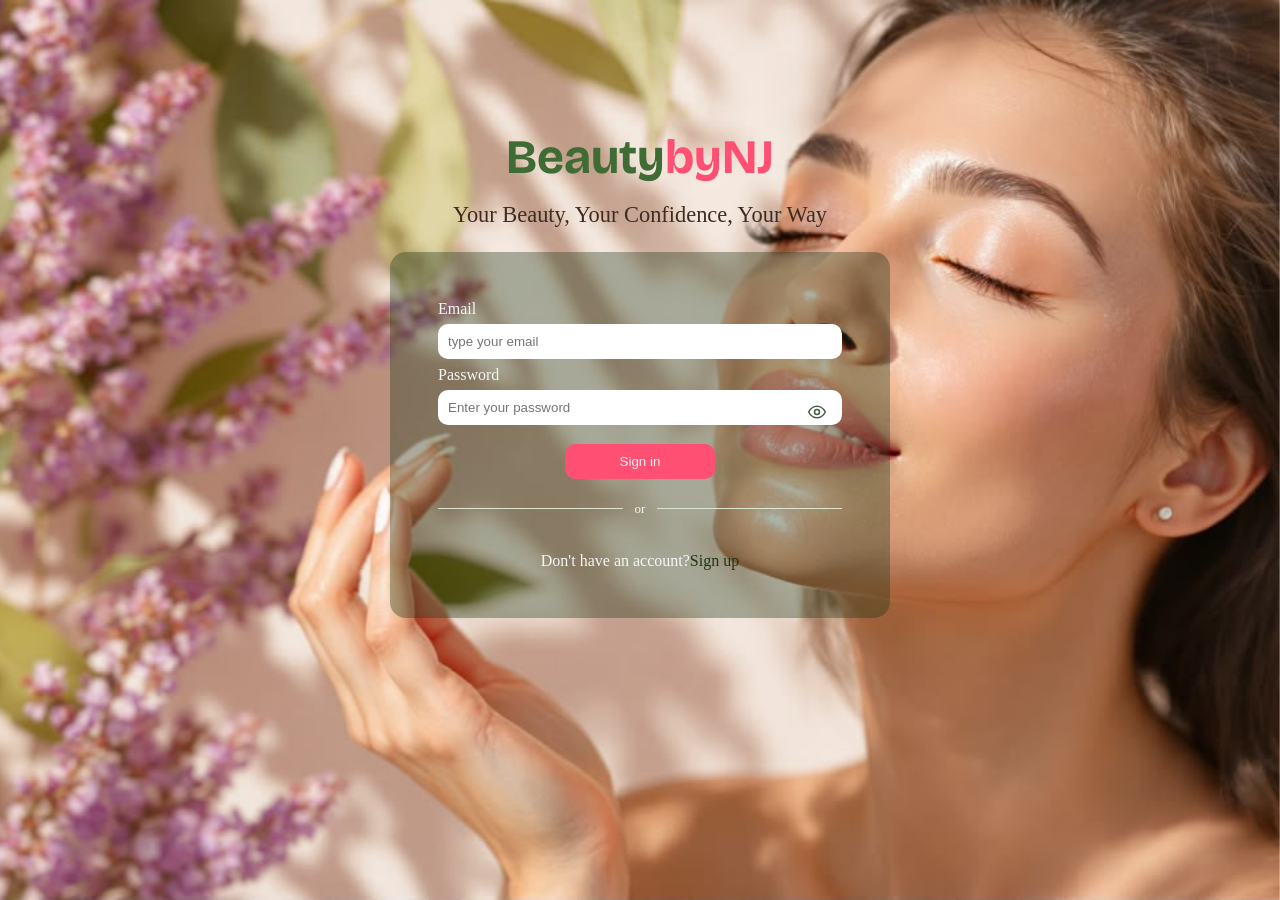
==== commit 37097f83: "2nd commit" ====
--- a/checkout.html
+++ b/checkout.html
@@ -22,7 +22,8 @@
                     <input type="search" id="shopQ" name="q" placeholder="Search a brand or product" autocomplete="off">
                     <button type="submit" class="btn-primary">Search</button>
                 </form>
-                <div class="navIcons">
+            </div>
+            <div class="navIcons">
                     <a href="profile.html" class="profileLink" aria-label="My account">
                         <svg width="26" height="26" viewBox="0 0 24 24" fill="none" stroke="currentColor" stroke-width="2" stroke-linecap="round" stroke-linejoin="round" aria-hidden="true"><circle cx="12" cy="8" r="4"/><path d="M4 21c0-4 4-7 8-7s8 3 8 7"/></svg>
                     </a>
@@ -30,7 +31,6 @@
                         <svg width="26" height="26" viewBox="0 0 24 24" fill="none" stroke="currentColor" stroke-width="2" stroke-linecap="round" stroke-linejoin="round" aria-hidden="true"><circle cx="9" cy="20" r="1.5"/><circle cx="18" cy="20" r="1.5"/><path d="M2 3h3l2.5 12.5a1 1 0 0 0 1 .8h9.2a1 1 0 0 0 1-.8L20.5 8H6"/></svg>
                     </a>
                 </div>
-            </div>
         </div>
     </nav>
 </body>
--- a/style.css
+++ b/style.css
@@ -230,25 +230,49 @@
 }
 
 .marquee {
-  overflow: hidden;  
-  background: #1E3518;
-  color: white;
-  height: 15vh;
-  display: flex;
-  align-items: center; 
-  font-size: 1.2rem;    
+    overflow: hidden;
+    background: #1E3518;
+    color: white;
+    height: 8vh;
+    display: flex;
+    align-items: center;
+    font-size: 1.2rem;
+}
+
+.marqueeTrack > p > svg {
+    color: #FF4F73;
 }
 
 .marqueeTrack {
-  display: flex;
-  margin-right: 56px;
-  width: max-content;     
-  animation: scroll 26s linear infinite;
+    display: flex;
+    flex-shrink: 0;
+    width: max-content;
+    gap: 0;
+    margin: 0;
+    animation: scroll var(--marquee-time, 25s) linear infinite;
+    will-change: transform;
+}
+
+.marqueeGroup {
+    display: flex;
+    flex-shrink: 0;
+    gap: 3rem;
+    padding-right: 3rem;
+}
+
+.marqueeGroup p {
+    white-space: nowrap;
 }
 
 @keyframes scroll {
-  from { transform: translateX(0); }
-  to   { transform: translateX(-50%); }
+    from { transform: translateX(0); }
+    to   { transform: translateX(calc(var(--marquee-shift, 100px) * -1)); }
+}
+
+.marquee:hover .marqueeTrack { animation-play-state: paused; }
+
+@media (prefers-reduced-motion: reduce) {
+    .marqueeTrack { animation: none; }
 }
 
 .shopWrapper {
@@ -267,6 +291,9 @@
 }
 
 .shopCard > h2 {
+    background-color: #f5f5f58a;
+    padding: .2rem 1rem;
+    border-radius: 10px;
     position: absolute;
     text-transform: capitalize;
     font-size: 2rem;
@@ -281,9 +308,9 @@
 
 .shopCard > button {
     position: absolute;
-    margin-top: 5rem;
+    margin-top: 5.5rem;
     padding: .6rem 1.5rem;
-    background-color: #FF4F73;
+    background-color: #1E3518;
     color: #f5f5f5;
     border-radius: 10px;
     border: none;
@@ -291,7 +318,7 @@
 
 .shopCard > button:hover {
     cursor: pointer;
-    background-color: #c24860;
+    background-color: #1c2b2b;
 }
 
 .shopCard {
@@ -299,7 +326,6 @@
     flex-direction: column;
     align-items: center;
     justify-content: center;
-    border: 1px solid #b9a187;
     border-radius: 1rem;
     height: 40vh;
 }
@@ -315,6 +341,40 @@
     "wdth" 100;
 }
 
+.ourStory > h1 {
+     text-transform: capitalize;
+    font-size: 3rem;
+    padding-block: 2rem;
+    font-family: "Bricolage Grotesque", sans-serif;
+  font-optical-sizing: auto;
+  font-style: normal;
+  font-variation-settings:
+    "wdth" 100;
+}
+
+.storySec {
+    display: flex;
+    flex-direction: row;
+    justify-content: space-between;
+    gap: 10rem;
+}
+
+.storySec img {
+    width: 600px;
+    height: 70vh;
+}
+
+.storySec p {
+    font-size: 1.5rem;
+    width: 70%;
+}
+
+.storyTime {
+    display: flex;
+    flex-direction: column;
+    gap: 2rem;
+}
+
 #contactUs{
     padding-bottom: 1rem;
     background-color: #1E3518;
@@ -333,7 +393,7 @@
 }
 
 .footerCard > h3 {
-    font-size: 1.2rem;
+    font-size: 1.5rem;
     text-transform: capitalize;
      font-family: "Bricolage Grotesque", sans-serif;
   font-optical-sizing: auto;
@@ -376,7 +436,7 @@
 }
 
 .contactCard > h3 {
-    font-size: 1.2rem;
+    font-size: 1.5rem;
     text-transform: capitalize;
      font-family: "Bricolage Grotesque", sans-serif;
   font-optical-sizing: auto;
@@ -392,13 +452,34 @@
 }
 
 .socials > h3 {
-    font-size: 1.2rem;
+    font-size: 1.5rem;
+    padding-bottom: 1rem;
     text-transform: capitalize;
      font-family: "Bricolage Grotesque", sans-serif;
   font-optical-sizing: auto;
   font-style: normal;
   font-variation-settings:
     "wdth" 100;
+}
+
+.socialsIcon {
+    display: flex;
+    gap: 1rem;
+    flex-wrap: wrap;
+}
+
+.socialsIcon a {
+    width: 32px;
+    height: 32px;
+    background-color: #FF4F73;                 /* the pink from byNJ */
+    -webkit-mask: var(--icon) center / contain no-repeat;
+    mask: var(--icon) center / contain no-repeat;
+    transition: background-color .2s, transform .2s;
+}
+
+.socialsIcon a:hover {
+    background-color: #c24860;                 /* your darker hover pink */
+    transform: translateY(-2px);
 }
 
 .rightsSec {
@@ -417,57 +498,69 @@
 }
 
 .bannerCard {
-    width: 90%;
-    height: 40vh;
-    border-radius: 2rem;
-    margin: auto;
+    position: relative;
+    overflow: hidden;
+    border-radius: 1rem;
     display: flex;
     flex-direction: column;
+    align-items: center;
     justify-content: center;
-    align-items: center;
-    gap: 2rem;
-}
-
-.bannerCard > button {
+    background: linear-gradient(135deg, #1E3518 0%, #3F6B34 100%);
+    color: #fff;
+}
+
+.bannerCard::before,
+.bannerCard::after {
+    content: "";
     position: absolute;
-    padding: .6rem 1.5rem;
-    background-color: #FF4F73;
-    border-radius: 10px;
-    border: none;
-    margin-top: 5rem;
-}
-
-.bannerCard > h3 {
-    text-transform: capitalize;
-    font-size: 2rem;
-    position: absolute;
-    margin-top: -5rem;
-     font-family: "Bricolage Grotesque", sans-serif;
-  font-optical-sizing: auto;
-  font-style: normal;
-  font-variation-settings:
-    "wdth" 100;
-}
-
-.bannerCard > p {
-    position: absolute;
-    font-size: 1.2rem;
-    text-transform: capitalize;
+    border-radius: 50%;
+    pointer-events: none;
+}
+.bannerCard::before {
+    width: 22rem; height: 22rem;
+    top: -11rem; right: -7rem;
+    background: radial-gradient(circle, rgba(255, 79, 115, .45), rgba(255, 79, 115, 0) 70%);
+}
+.bannerCard::after {
+    width: 18rem; height: 18rem;
+    bottom: -10rem; left: -6rem;
+    background: radial-gradient(circle, rgba(227, 238, 218, .22), rgba(227, 238, 218, 0) 70%);
+}
+
+.promoBanner {
+    position: relative;
+    z-index: 1;
+    width: 100%;
+    max-width: 44rem;
+    margin-inline: auto;
+    padding: 1.25rem 1.5rem;
+    display: grid;
+    justify-items: center;
+    gap: .75rem;
+    text-align: center;
+}
+
+.promoKicker {
+    margin: 0;
+    font-size: .78rem;
+    font-weight: 700;
+    letter-spacing: .16em;
+    text-transform: uppercase;
+    color: #FFB3C3;
+}
+
+.promoTitle {
+    margin: 0;
+    font-family: "Bricolage Grotesque", sans-serif;
     font-weight: 800;
-}
-
-.bannerCard > button:hover {
-    cursor: pointer;
-    background-color: #c24860;
-}
-
-.bannerCard > img {
-    width: 100%;
-    height: 100%;
-    object-fit: cover;
-    border-radius: 2rem;
-}
-
+    font-size: clamp(1.5rem, 1rem + 2.6vw, 2.75rem);
+    line-height: 1.1;
+    text-wrap: balance;
+}
+.promoTitle span {
+    color: #FF8FA8;
+    white-space: nowrap;
+}
 /*styling for sign up page*/
 .bgImage {
     position: fixed;
@@ -493,6 +586,10 @@
   font-style: normal;
   font-variation-settings:
     "wdth" 100;
+}
+
+.label a {
+    text-decoration: none;
 }
 
 .label > p {
@@ -3558,4 +3655,64 @@
 @media (max-width: 400px) {
     .shopCard { min-height: 210px; }
     .shopCard > h2 { font-size: 1.05rem; }
+}
+
+@media (max-width: 900px) {
+    .ourStory > h1 {
+        font-size: 2.2rem;
+        padding-block: 1.5rem;
+    }
+
+    .storySec {
+        flex-direction: column;
+        justify-content: flex-start;
+        gap: 2rem;
+    }
+
+    .storySec img {
+        width: 100%;
+        max-width: 100%;
+        height: auto;
+        aspect-ratio: 16 / 10;
+        object-fit: cover;          /* the photo fills the frame without stretching */
+        border-radius: 1rem;
+        display: block;
+    }
+
+    .storyTime {
+        width: 100%;
+        min-width: 0;
+        gap: 1.25rem;
+    }
+
+    .storySec p {
+        width: 100%;
+        font-size: 1.15rem;
+        line-height: 1.65;
+        overflow-wrap: break-word;
+    }
+}
+
+/* phones */
+@media (max-width: 600px) {
+    .ourStory > h1 {
+        font-size: 2rem;
+        padding-block: 1.25rem;
+    }
+
+    .storySec { gap: 1.5rem; }
+
+    .storySec img { aspect-ratio: 4 / 5; }
+
+    .storySec p {
+        font-size: 1.05rem;
+        line-height: 1.6;
+    }
+}
+
+/* small phones */
+@media (max-width: 400px) {
+    .ourStory > h1 { font-size: 1.8rem; }
+
+    .storySec p { font-size: 1rem; }
 }
